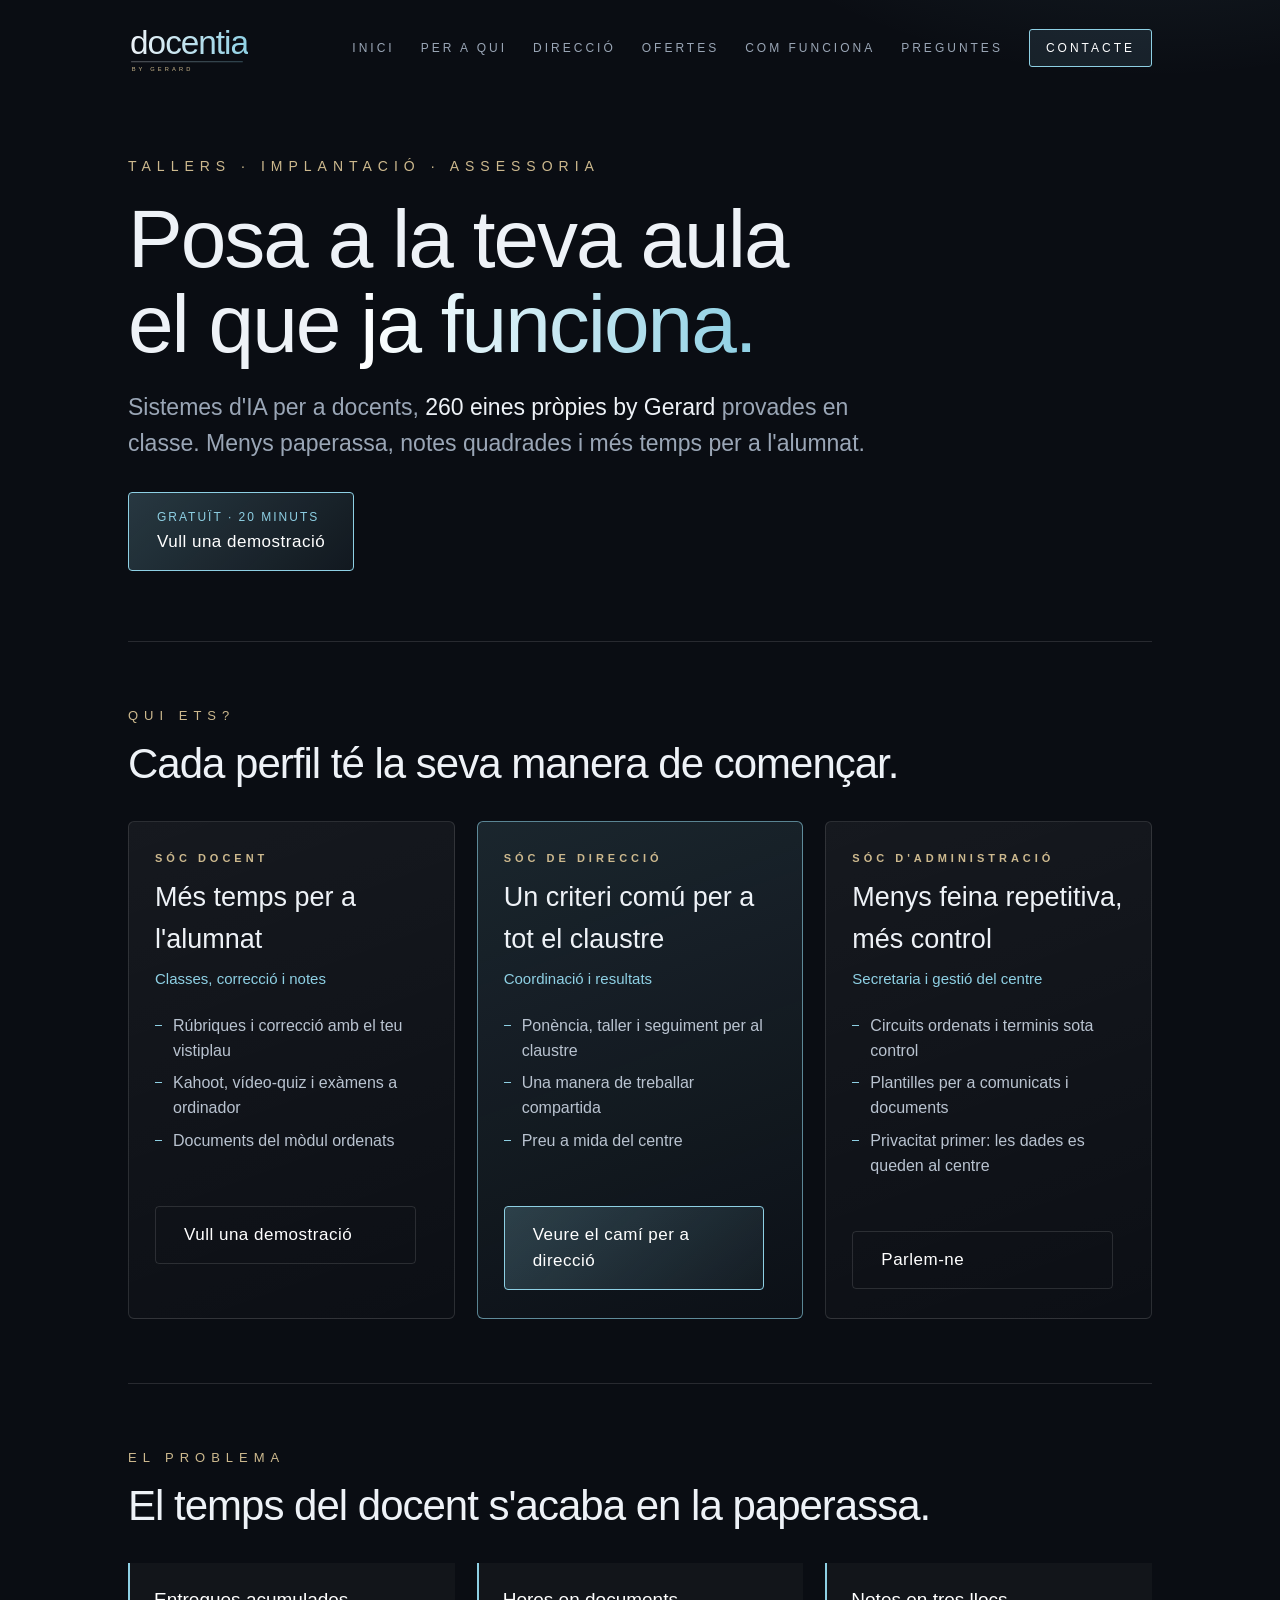
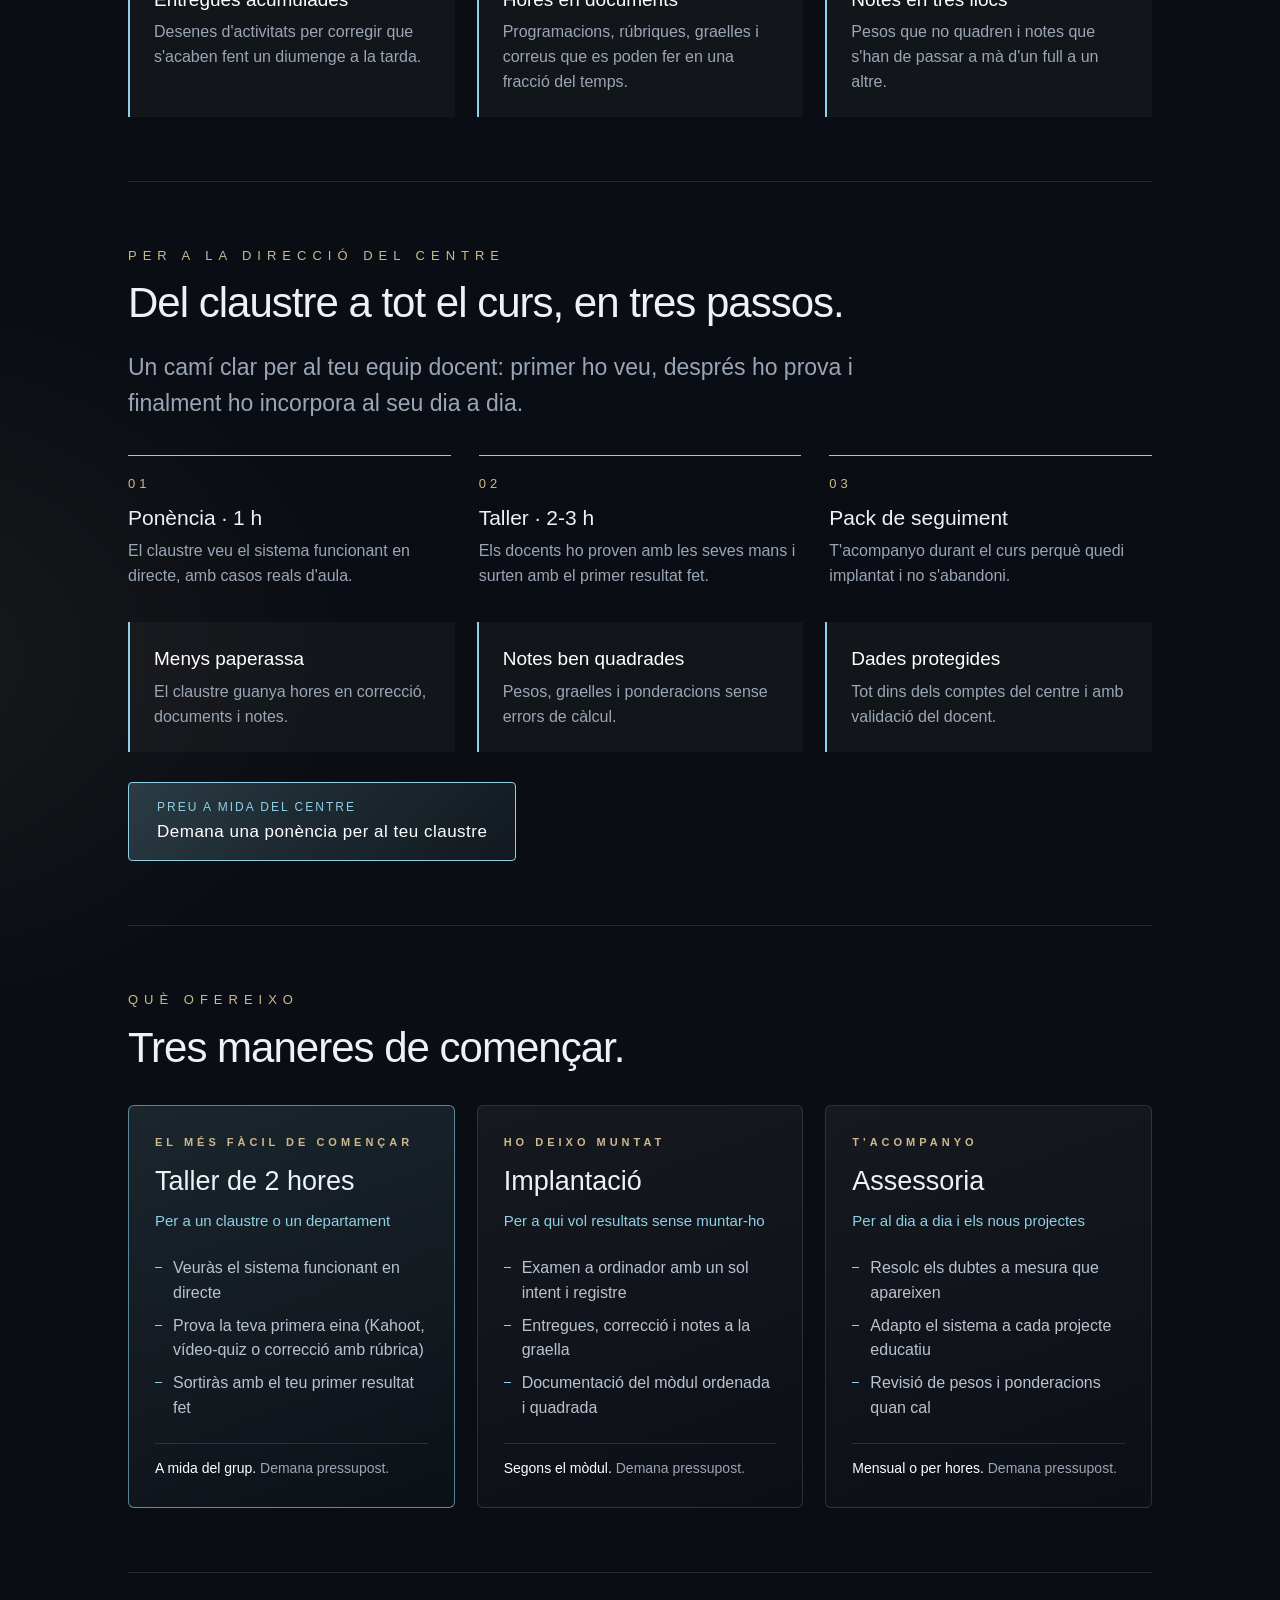
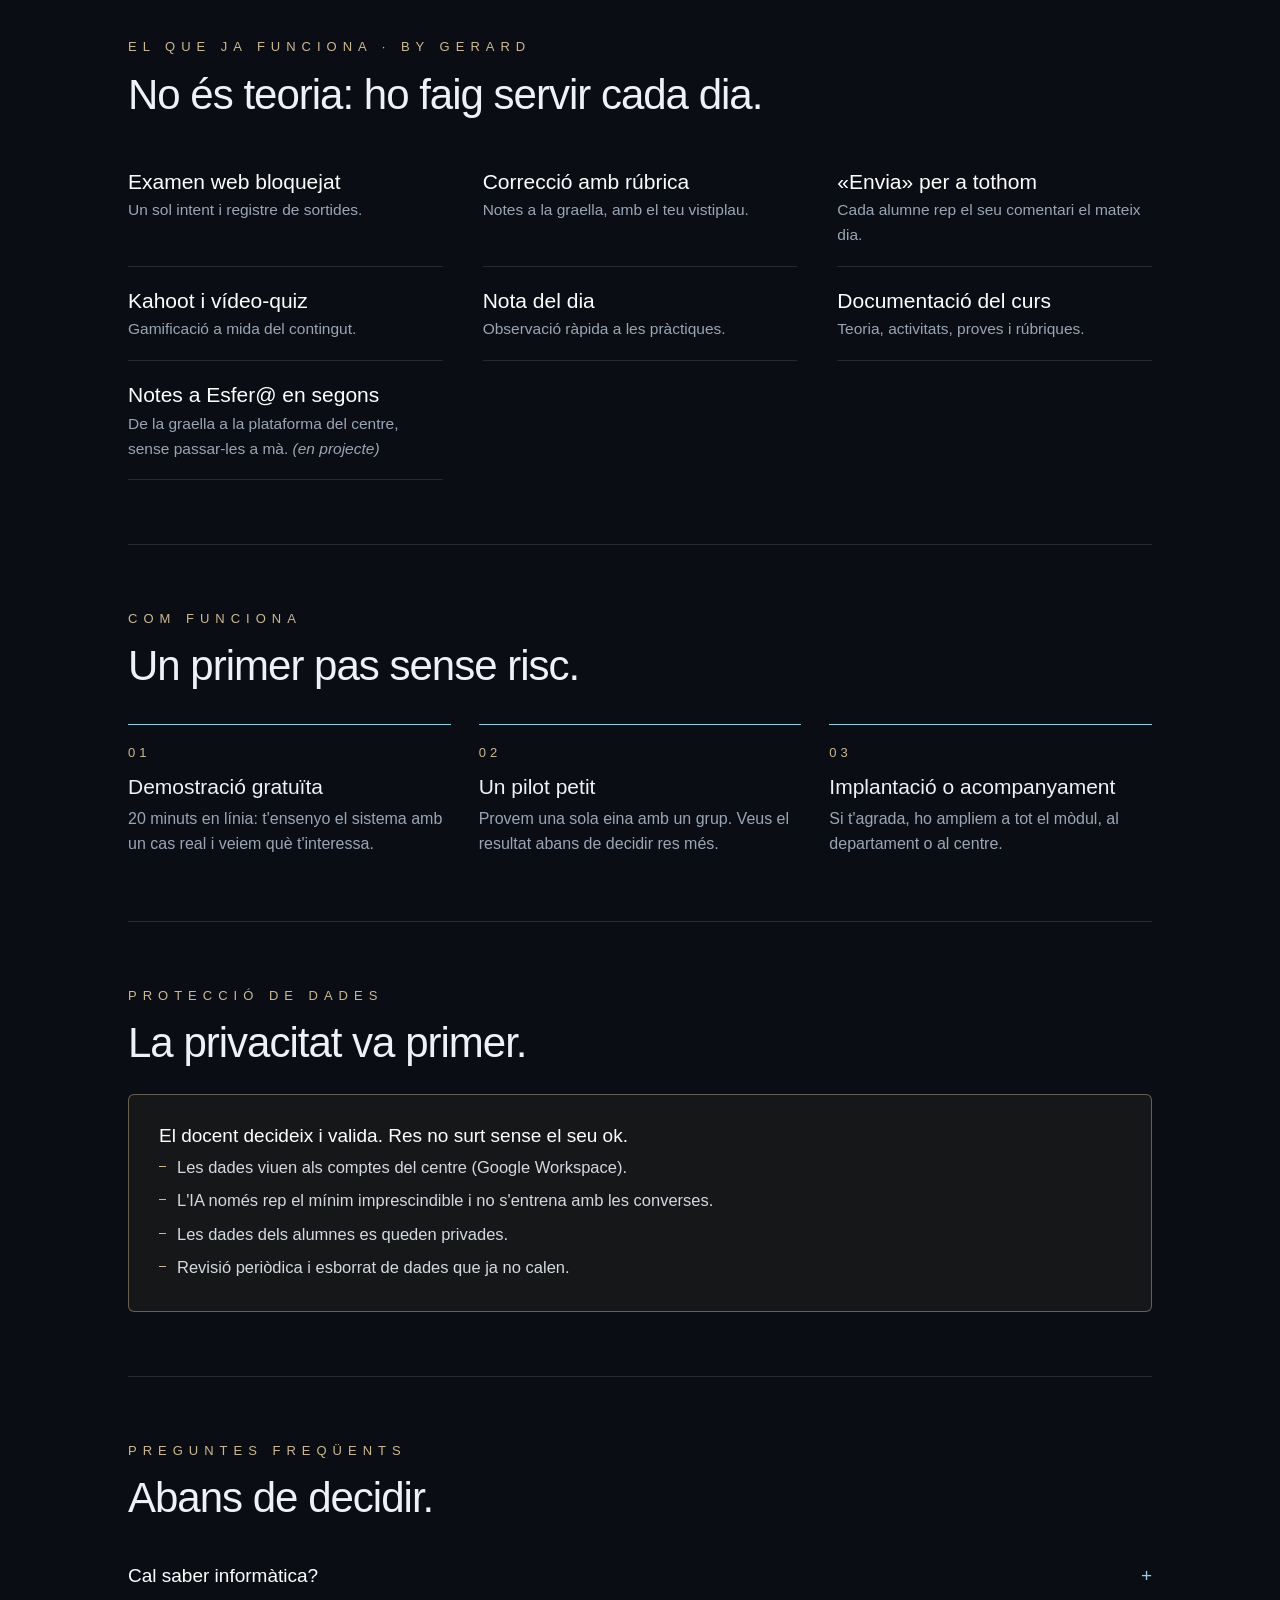
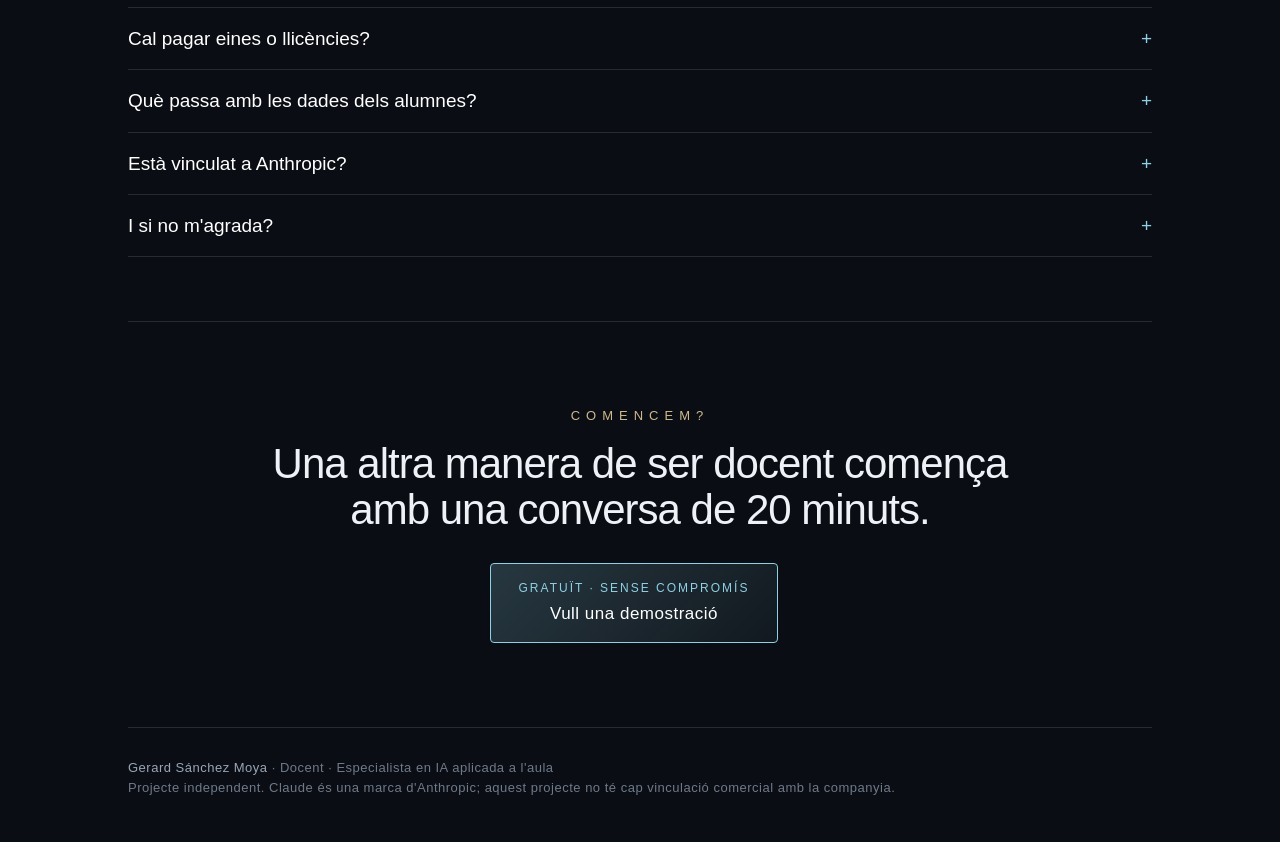
==== venda.html @ 3c5a229b "Web Docentia: portada, pàgina de venda i cartell PDF" ====
<!doctype html>
<html lang="ca"><head><meta charset="utf-8">
<meta name="viewport" content="width=device-width,initial-scale=1">
<title>Docentia · Tallers, implantació i assessoria d'IA per a docents</title>
<meta name="description" content="Tallers, implantació i assessoria d'eines d'IA per a docents. Provat cada dia a l'aula. Demostració gratuïta de 20 minuts.">
<meta property="og:title" content="Docentia · Tallers, implantació i assessoria d'IA per a docents">
<meta property="og:image" content="https://gsanch2igb.github.io/docentia/poster_preview.jpg">
<link rel="icon" href="favicon.svg" type="image/svg+xml">
<link rel="stylesheet" href="estil.css">
</head><body>
<div class="wrap">
  <nav>
    <a class="brand" href="index.html"><img src="logo.svg" alt="docentia by Gerard"></a>
    <div class="links"><a href="index.html">Inici</a><a href="#perfils">Per a qui</a><a href="#direccio">Direcció</a><a href="#ofertes">Ofertes</a><a href="#com">Com funciona</a><a href="#faq">Preguntes</a><a class="btn" data-contact href="#contacte">Contacte</a></div>
  </nav>

  <header class="hero">
    <div class="eyebrow">Tallers · Implantació · Assessoria</div>
    <h1>Posa a la teva aula<br>el que <b>ja funciona.</b></h1>
    <p class="lead">Sistemes d'IA per a docents, <em>260 eines pròpies by Gerard</em> provades en classe. Menys paperassa, notes quadrades i més temps per a l'alumnat.</p>
    <a class="cta" data-contact href="#contacte"><small>Gratuït · 20 minuts</small>Vull una demostració</a>
  </header>

  <section id="perfils">
    <div class="k">Qui ets?</div>
    <h2>Cada perfil té la seva manera de començar.</h2>
    <div class="grid3">
      <div class="card">
        <div class="tag">Sóc docent</div>
        <h3>Més temps per a l'alumnat</h3>
        <div class="for">Classes, correcció i notes</div>
        <ul><li>Rúbriques i correcció amb el teu vistiplau</li><li>Kahoot, vídeo-quiz i exàmens a ordinador</li><li>Documents del mòdul ordenats</li></ul>
        <a class="cta ghost" data-contact href="#contacte">Vull una demostració</a>
      </div>
      <div class="card hi">
        <div class="tag">Sóc de direcció</div>
        <h3>Un criteri comú per a tot el claustre</h3>
        <div class="for">Coordinació i resultats</div>
        <ul><li>Ponència, taller i seguiment per al claustre</li><li>Una manera de treballar compartida</li><li>Preu a mida del centre</li></ul>
        <a class="cta" href="#direccio">Veure el camí per a direcció</a>
      </div>
      <div class="card">
        <div class="tag">Sóc d'administració</div>
        <h3>Menys feina repetitiva, més control</h3>
        <div class="for">Secretaria i gestió del centre</div>
        <ul><li>Circuits ordenats i terminis sota control</li><li>Plantilles per a comunicats i documents</li><li>Privacitat primer: les dades es queden al centre</li></ul>
        <a class="cta ghost" data-contact href="#contacte">Parlem-ne</a>
      </div>
    </div>
  </section>

  <section>
    <div class="k">El problema</div>
    <h2>El temps del docent s'acaba en la paperassa.</h2>
    <div class="grid3">
      <div class="box"><b>Entregues acumulades</b><p>Desenes d'activitats per corregir que s'acaben fent un diumenge a la tarda.</p></div>
      <div class="box"><b>Hores en documents</b><p>Programacions, rúbriques, graelles i correus que es poden fer en una fracció del temps.</p></div>
      <div class="box"><b>Notes en tres llocs</b><p>Pesos que no quadren i notes que s'han de passar a mà d'un full a un altre.</p></div>
    </div>
  </section>

  <section id="direccio">
    <div class="k">Per a la direcció del centre</div>
    <h2>Del claustre a tot el curs, en tres passos.</h2>
    <p class="lead">Un camí clar per al teu equip docent: primer ho veu, després ho prova i finalment ho incorpora al seu dia a dia.</p>
    <div class="steps">
      <div><b>Ponència · 1 h</b><p>El claustre veu el sistema funcionant en directe, amb casos reals d'aula.</p></div>
      <div><b>Taller · 2-3 h</b><p>Els docents ho proven amb les seves mans i surten amb el primer resultat fet.</p></div>
      <div><b>Pack de seguiment</b><p>T'acompanyo durant el curs perquè quedi implantat i no s'abandoni.</p></div>
    </div>
    <div class="grid3">
      <div class="box"><b>Menys paperassa</b><p>El claustre guanya hores en correcció, documents i notes.</p></div>
      <div class="box"><b>Notes ben quadrades</b><p>Pesos, graelles i ponderacions sense errors de càlcul.</p></div>
      <div class="box"><b>Dades protegides</b><p>Tot dins dels comptes del centre i amb validació del docent.</p></div>
    </div>
    <a class="cta" data-contact href="#contacte"><small>Preu a mida del centre</small>Demana una ponència per al teu claustre</a>
  </section>

  <section id="ofertes">
    <div class="k">Què ofereixo</div>
    <h2>Tres maneres de començar.</h2>
    <div class="grid3">
      <div class="card hi">
        <div class="tag">El més fàcil de començar</div>
        <h3>Taller de 2 hores</h3>
        <div class="for">Per a un claustre o un departament</div>
        <ul><li>Veuràs el sistema funcionant en directe</li><li>Prova la teva primera eina (Kahoot, vídeo-quiz o correcció amb rúbrica)</li><li>Sortiràs amb el teu primer resultat fet</li></ul>
        <div class="price"><b>A mida del grup.</b> Demana pressupost.</div>
      </div>
      <div class="card">
        <div class="tag">Ho deixo muntat</div>
        <h3>Implantació</h3>
        <div class="for">Per a qui vol resultats sense muntar-ho</div>
        <ul><li>Examen a ordinador amb un sol intent i registre</li><li>Entregues, correcció i notes a la graella</li><li>Documentació del mòdul ordenada i quadrada</li></ul>
        <div class="price"><b>Segons el mòdul.</b> Demana pressupost.</div>
      </div>
      <div class="card">
        <div class="tag">T'acompanyo</div>
        <h3>Assessoria</h3>
        <div class="for">Per al dia a dia i els nous projectes</div>
        <ul><li>Resolc els dubtes a mesura que apareixen</li><li>Adapto el sistema a cada projecte educatiu</li><li>Revisió de pesos i ponderacions quan cal</li></ul>
        <div class="price"><b>Mensual o per hores.</b> Demana pressupost.</div>
      </div>
    </div>
  </section>

  <section>
    <div class="k">El que ja funciona · by Gerard</div>
    <h2>No és teoria: ho faig servir cada dia.</h2>
    <div class="caps">
      <div><b>Examen web bloquejat</b><span>Un sol intent i registre de sortides.</span></div>
      <div><b>Correcció amb rúbrica</b><span>Notes a la graella, amb el teu vistiplau.</span></div>
      <div><b>«Envia» per a tothom</b><span>Cada alumne rep el seu comentari el mateix dia.</span></div>
      <div><b>Kahoot i vídeo-quiz</b><span>Gamificació a mida del contingut.</span></div>
      <div><b>Nota del dia</b><span>Observació ràpida a les pràctiques.</span></div>
      <div><b>Documentació del curs</b><span>Teoria, activitats, proves i rúbriques.</span></div>
      <div><b>Notes a Esfer@ en segons</b><span>De la graella a la plataforma del centre, sense passar-les a mà. <i>(en projecte)</i></span></div>
    </div>
  </section>

  <section id="com">
    <div class="k">Com funciona</div>
    <h2>Un primer pas sense risc.</h2>
    <div class="steps">
      <div><b>Demostració gratuïta</b><p>20 minuts en línia: t'ensenyo el sistema amb un cas real i veiem què t'interessa.</p></div>
      <div><b>Un pilot petit</b><p>Provem una sola eina amb un grup. Veus el resultat abans de decidir res més.</p></div>
      <div><b>Implantació o acompanyament</b><p>Si t'agrada, ho ampliem a tot el mòdul, al departament o al centre.</p></div>
    </div>
  </section>

  <section>
    <div class="k">Protecció de dades</div>
    <h2>La privacitat va primer.</h2>
    <div class="priv">
      <p style="color:#fff;font-size:19px;font-weight:400">El docent decideix i valida. Res no surt sense el seu ok.</p>
      <ul>
        <li>Les dades viuen als comptes del centre (Google Workspace).</li>
        <li>L'IA només rep el mínim imprescindible i no s'entrena amb les converses.</li>
        <li>Les dades dels alumnes es queden privades.</li>
        <li>Revisió periòdica i esborrat de dades que ja no calen.</li>
      </ul>
    </div>
  </section>

  <section id="faq">
    <div class="k">Preguntes freqüents</div>
    <h2>Abans de decidir.</h2>
    <div style="margin-top:24px">
      <details><summary>Cal saber informàtica?</summary><p>No. Treballem a partir del que ja fas servir (Drive, Classroom, Gmail) i tot s'explica sense tecnicismes.</p></details>
      <details><summary>Cal pagar eines o llicències?</summary><p>Et dic exactament què necessites abans de començar. Moltes coses funcionen amb el que el teu centre ja té.</p></details>
      <details><summary>Què passa amb les dades dels alumnes?</summary><p>Es queden als comptes del centre. L'IA només rep el mínim necessari i sempre valides tu abans que res surti.</p></details>
      <details><summary>Està vinculat a Anthropic?</summary><p>No. És un projecte independent d'un docent que fa servir Claude cada dia.</p></details>
      <details><summary>I si no m'agrada?</summary><p>La demostració és gratuïta i sense compromís, i el pilot és petit: veus el resultat abans de continuar.</p></details>
    </div>
  </section>

  <section class="final" id="contacte">
    <div class="k">Comencem?</div>
    <h2>Una altra manera de ser docent comença amb una conversa de 20 minuts.</h2>
    <a class="cta" data-contact href="#contacte"><small>Gratuït · sense compromís</small>Vull una demostració</a>  </section>

  <footer>
    <b>Gerard Sánchez Moya</b> · Docent · Especialista en IA aplicada a l'aula<br>
    Projecte independent. Claude és una marca d'Anthropic; aquest projecte no té cap vinculació comercial amb la companyia.
  </footer>
</div>
<script src="contacte.js"></script>
</body></html>
---- estil.css ----
:root{--bg:#0A0D13;--bg2:#111826;--ink:#EEF2F7;--muted:#9AA6B6;--ice:#8ED0E4;--gold:#CDB98E;--line:rgba(255,255,255,.12)}
*{box-sizing:border-box;margin:0;padding:0}
html{scroll-behavior:smooth}
body{background:var(--bg);color:var(--ink);font-family:"Segoe UI Light","Segoe UI","Helvetica Neue",Arial,sans-serif;font-weight:300;line-height:1.55;
 background-image:radial-gradient(900px 600px at 90% -5%,rgba(142,208,228,.16),transparent 60%),radial-gradient(800px 600px at -10% 40%,rgba(205,185,142,.08),transparent 60%)}
.wrap{max-width:1080px;margin:0 auto;padding:0 28px}
a{color:inherit}
/* navegació */
nav{display:flex;justify-content:space-between;align-items:center;padding:22px 0}
nav .brand img{height:52px;display:block}
nav .links{display:flex;align-items:center;gap:26px;font-size:12px;letter-spacing:3px;text-transform:uppercase;font-weight:400}
nav .links a{color:var(--muted);text-decoration:none}
nav .links a:hover,nav .links a.on{color:#fff}
nav .links a.btn{color:#fff;border:1px solid var(--ice);padding:9px 16px;border-radius:3px;background:rgba(142,208,228,.1)}
nav .links a.btn:hover{background:rgba(142,208,228,.25)}
/* tipografia */
.eyebrow{font-size:14px;letter-spacing:6px;text-transform:uppercase;color:var(--gold);font-weight:400}
h1{font-size:clamp(38px,7vw,82px);line-height:1.04;font-weight:200;letter-spacing:-2px;margin-top:18px}
h1 b{font-weight:300;background:linear-gradient(90deg,#fff,var(--ice));-webkit-background-clip:text;background-clip:text;color:transparent}
h2{font-size:clamp(28px,4vw,42px);font-weight:200;letter-spacing:-1px;line-height:1.1}
.k{font-size:13px;letter-spacing:6px;text-transform:uppercase;color:var(--gold);font-weight:400;margin-bottom:14px}
.lead{margin-top:24px;font-size:clamp(18px,2.4vw,23px);color:var(--muted);max-width:740px}
.lead em{color:var(--ink);font-style:normal;font-weight:400}
.hero{padding:60px 0 70px}
section{padding:64px 0;border-top:1px solid var(--line)}
/* botons */
.cta{display:inline-block;margin-top:30px;margin-right:12px;padding:15px 28px;border:1px solid var(--ice);border-radius:4px;color:#fff;text-decoration:none;font-size:17px;font-weight:400;letter-spacing:.5px;background:linear-gradient(135deg,rgba(142,208,228,.22),rgba(142,208,228,.06));transition:.2s}
.cta:hover{background:rgba(142,208,228,.3);transform:translateY(-1px)}
.cta small{display:block;font-size:12px;letter-spacing:2px;color:var(--ice);text-transform:uppercase;margin-bottom:3px}
.cta.ghost{border-color:var(--line);background:transparent}
.cta.ghost:hover{border-color:var(--ice)}
/* blocs */
.grid3{display:grid;grid-template-columns:repeat(3,1fr);gap:22px;margin-top:34px}
.grid2{display:grid;grid-template-columns:repeat(2,1fr);gap:26px;margin-top:30px}
.box{padding:22px 24px;border-left:2px solid var(--ice);background:rgba(255,255,255,.03)}
.box b{display:block;font-weight:400;color:#fff;font-size:19px;margin-bottom:6px}
.box p{color:var(--muted);font-size:16px}
.card{padding:28px 26px;border:1px solid var(--line);border-radius:6px;background:linear-gradient(160deg,rgba(255,255,255,.05),rgba(255,255,255,.012));display:flex;flex-direction:column}
.card.hi{border-color:rgba(142,208,228,.6);background:linear-gradient(160deg,rgba(142,208,228,.13),rgba(142,208,228,.02))}
.card .tag{font-size:11px;letter-spacing:4px;text-transform:uppercase;color:var(--gold);font-weight:600;margin-bottom:10px}
.card h3{font-size:27px;font-weight:300;margin-bottom:6px}
.card .for{color:var(--ice);font-size:15px;margin-bottom:14px}
.card ul,.priv ul{list-style:none}
.card ul{margin:6px 0 18px}
.card li,.priv li{padding:4px 0 4px 18px;position:relative;color:#B9C3D0;font-size:16px}
.card li::before,.priv li::before{content:"";position:absolute;left:0;top:15px;width:7px;height:1px;background:var(--ice)}
.card .price{margin-top:auto;padding-top:14px;border-top:1px solid var(--line);font-size:14px;color:var(--muted)}
.card .price b{color:#fff;font-weight:400}
.caps{display:grid;grid-template-columns:repeat(3,1fr);gap:0 40px;margin-top:30px}
.caps div{padding:18px 0;border-bottom:1px solid var(--line)}
.caps b{display:block;font-weight:400;font-size:21px;color:#fff}
.caps span{color:var(--muted);font-size:15.5px}
.steps{display:grid;grid-template-columns:repeat(3,1fr);gap:28px;margin-top:34px;counter-reset:s}
.steps div{counter-increment:s;padding-top:18px;border-top:1px solid var(--ice)}
.steps div::before{content:"0" counter(s);display:block;color:var(--gold);letter-spacing:4px;font-size:13px;font-weight:400;margin-bottom:8px}
.steps b{display:block;font-weight:400;font-size:21px;margin-bottom:4px}
.steps p{color:var(--muted);font-size:16px}
.priv{padding:26px 30px;border:1px solid rgba(205,185,142,.45);border-radius:6px;background:rgba(205,185,142,.06);margin-top:28px}
.priv li::before{background:var(--gold)}
.priv li{color:#D5D9E0;font-size:16.5px}
.me{display:grid;grid-template-columns:1.1fr 1fr;gap:44px;align-items:start}
.me p{color:var(--muted);font-size:17px;margin-top:12px}
.stats{display:grid;grid-template-columns:1fr 1fr;gap:18px}
.stats div{padding:16px 0;border-top:1px solid var(--line)}
.stats b{display:block;font-size:44px;font-weight:200;color:#fff;line-height:1}
.stats span{font-size:12px;letter-spacing:3px;text-transform:uppercase;color:var(--muted)}
.final{text-align:center;padding:84px 0}
.final h2{max-width:760px;margin:0 auto}
.lema{font-family:Georgia,"Times New Roman",serif;font-style:italic;font-size:clamp(20px,2.6vw,28px);color:#DDE6F0;max-width:760px;margin:0 auto;text-align:center;line-height:1.35}
footer{border-top:1px solid var(--line);padding:30px 0 44px;color:#6F7A89;font-size:13px;letter-spacing:.5px}
footer b{color:var(--muted);font-weight:400}
details{border-bottom:1px solid var(--line);padding:16px 0}
summary{cursor:pointer;font-size:19px;font-weight:400;color:#fff;list-style:none}
summary::after{content:"+";float:right;color:var(--ice)}
details[open] summary::after{content:"–"}
details p{color:var(--muted);margin-top:10px;font-size:16.5px}
@media(max-width:860px){.grid3,.grid2,.caps,.steps,.me{grid-template-columns:1fr}.hero{padding:30px 0 46px}section{padding:46px 0}nav .links a:not(.btn){display:none}.final{padding:56px 0}.cta{display:block;margin-right:0}}
@media(max-width:600px){
 .wrap{padding:0 18px}
 nav{padding:16px 0}
 nav .brand img{height:42px}
 nav .links{gap:0}
 nav .links a.btn{font-size:10px;letter-spacing:1.5px;padding:8px 10px;white-space:nowrap}
 .eyebrow{font-size:11px;letter-spacing:3px}
 .k{font-size:11px;letter-spacing:4px}
 h1{letter-spacing:-1px}
 .lead{font-size:17px}
 .own .num{letter-spacing:-3px}
}
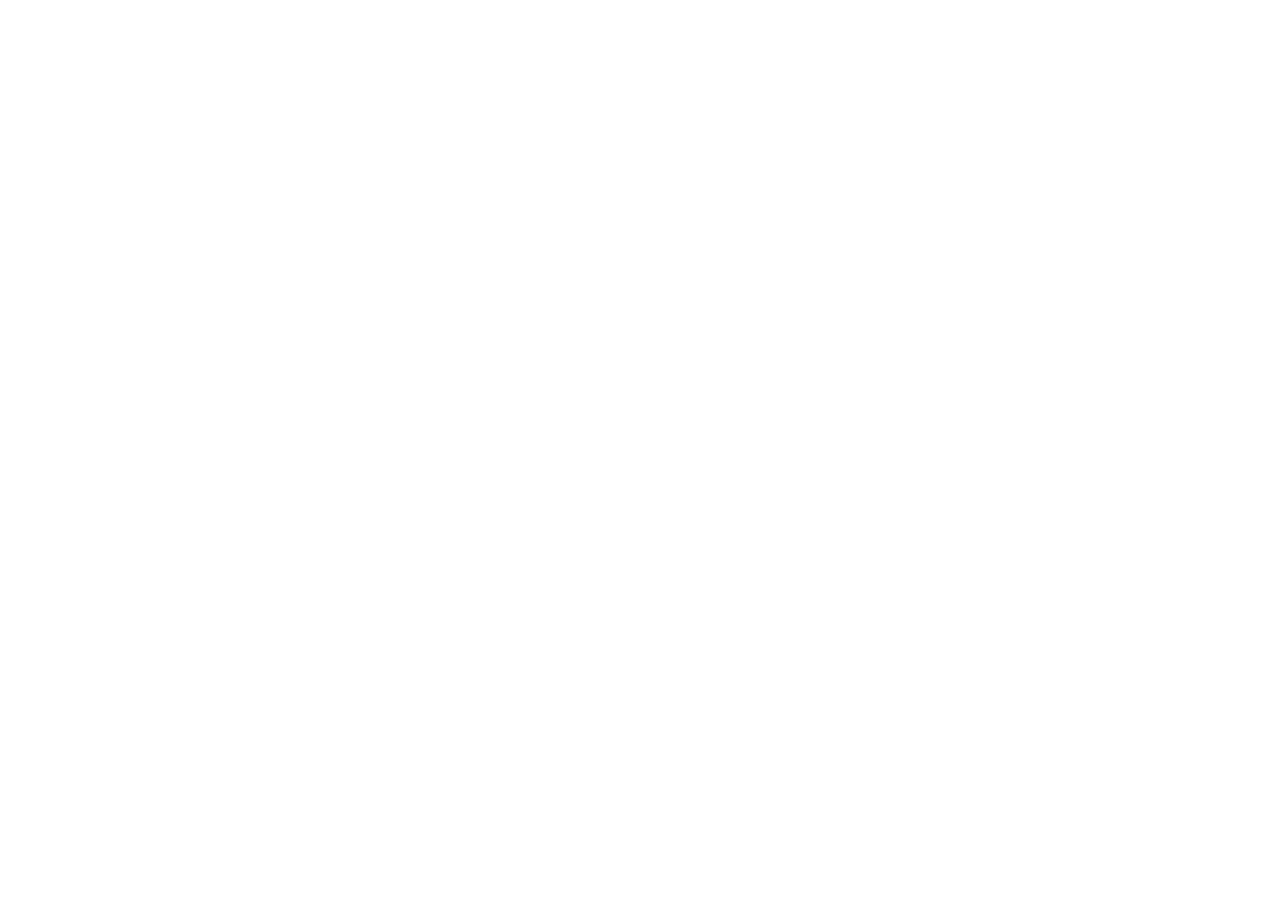
==== commit 3c468968: "Redirecció cap a la nova adreça de Docentia" ====
--- a/venda.html
+++ b/venda.html
@@ -1,168 +1 @@
-<!doctype html>
-<html lang="ca"><head><meta charset="utf-8">
-<meta name="viewport" content="width=device-width,initial-scale=1">
-<title>Docentia · Tallers, implantació i assessoria d'IA per a docents</title>
-<meta name="description" content="Tallers, implantació i assessoria d'eines d'IA per a docents. Provat cada dia a l'aula. Demostració gratuïta de 20 minuts.">
-<meta property="og:title" content="Docentia · Tallers, implantació i assessoria d'IA per a docents">
-<meta property="og:image" content="https://gsanch2igb.github.io/docentia/poster_preview.jpg">
-<link rel="icon" href="favicon.svg" type="image/svg+xml">
-<link rel="stylesheet" href="estil.css">
-</head><body>
-<div class="wrap">
-  <nav>
-    <a class="brand" href="index.html"><img src="logo.svg" alt="docentia by Gerard"></a>
-    <div class="links"><a href="index.html">Inici</a><a href="#perfils">Per a qui</a><a href="#direccio">Direcció</a><a href="#ofertes">Ofertes</a><a href="#com">Com funciona</a><a href="#faq">Preguntes</a><a class="btn" data-contact href="#contacte">Contacte</a></div>
-  </nav>
-
-  <header class="hero">
-    <div class="eyebrow">Tallers · Implantació · Assessoria</div>
-    <h1>Posa a la teva aula<br>el que <b>ja funciona.</b></h1>
-    <p class="lead">Sistemes d'IA per a docents, <em>260 eines pròpies by Gerard</em> provades en classe. Menys paperassa, notes quadrades i més temps per a l'alumnat.</p>
-    <a class="cta" data-contact href="#contacte"><small>Gratuït · 20 minuts</small>Vull una demostració</a>
-  </header>
-
-  <section id="perfils">
-    <div class="k">Qui ets?</div>
-    <h2>Cada perfil té la seva manera de començar.</h2>
-    <div class="grid3">
-      <div class="card">
-        <div class="tag">Sóc docent</div>
-        <h3>Més temps per a l'alumnat</h3>
-        <div class="for">Classes, correcció i notes</div>
-        <ul><li>Rúbriques i correcció amb el teu vistiplau</li><li>Kahoot, vídeo-quiz i exàmens a ordinador</li><li>Documents del mòdul ordenats</li></ul>
-        <a class="cta ghost" data-contact href="#contacte">Vull una demostració</a>
-      </div>
-      <div class="card hi">
-        <div class="tag">Sóc de direcció</div>
-        <h3>Un criteri comú per a tot el claustre</h3>
-        <div class="for">Coordinació i resultats</div>
-        <ul><li>Ponència, taller i seguiment per al claustre</li><li>Una manera de treballar compartida</li><li>Preu a mida del centre</li></ul>
-        <a class="cta" href="#direccio">Veure el camí per a direcció</a>
-      </div>
-      <div class="card">
-        <div class="tag">Sóc d'administració</div>
-        <h3>Menys feina repetitiva, més control</h3>
-        <div class="for">Secretaria i gestió del centre</div>
-        <ul><li>Circuits ordenats i terminis sota control</li><li>Plantilles per a comunicats i documents</li><li>Privacitat primer: les dades es queden al centre</li></ul>
-        <a class="cta ghost" data-contact href="#contacte">Parlem-ne</a>
-      </div>
-    </div>
-  </section>
-
-  <section>
-    <div class="k">El problema</div>
-    <h2>El temps del docent s'acaba en la paperassa.</h2>
-    <div class="grid3">
-      <div class="box"><b>Entregues acumulades</b><p>Desenes d'activitats per corregir que s'acaben fent un diumenge a la tarda.</p></div>
-      <div class="box"><b>Hores en documents</b><p>Programacions, rúbriques, graelles i correus que es poden fer en una fracció del temps.</p></div>
-      <div class="box"><b>Notes en tres llocs</b><p>Pesos que no quadren i notes que s'han de passar a mà d'un full a un altre.</p></div>
-    </div>
-  </section>
-
-  <section id="direccio">
-    <div class="k">Per a la direcció del centre</div>
-    <h2>Del claustre a tot el curs, en tres passos.</h2>
-    <p class="lead">Un camí clar per al teu equip docent: primer ho veu, després ho prova i finalment ho incorpora al seu dia a dia.</p>
-    <div class="steps">
-      <div><b>Ponència · 1 h</b><p>El claustre veu el sistema funcionant en directe, amb casos reals d'aula.</p></div>
-      <div><b>Taller · 2-3 h</b><p>Els docents ho proven amb les seves mans i surten amb el primer resultat fet.</p></div>
-      <div><b>Pack de seguiment</b><p>T'acompanyo durant el curs perquè quedi implantat i no s'abandoni.</p></div>
-    </div>
-    <div class="grid3">
-      <div class="box"><b>Menys paperassa</b><p>El claustre guanya hores en correcció, documents i notes.</p></div>
-      <div class="box"><b>Notes ben quadrades</b><p>Pesos, graelles i ponderacions sense errors de càlcul.</p></div>
-      <div class="box"><b>Dades protegides</b><p>Tot dins dels comptes del centre i amb validació del docent.</p></div>
-    </div>
-    <a class="cta" data-contact href="#contacte"><small>Preu a mida del centre</small>Demana una ponència per al teu claustre</a>
-  </section>
-
-  <section id="ofertes">
-    <div class="k">Què ofereixo</div>
-    <h2>Tres maneres de començar.</h2>
-    <div class="grid3">
-      <div class="card hi">
-        <div class="tag">El més fàcil de començar</div>
-        <h3>Taller de 2 hores</h3>
-        <div class="for">Per a un claustre o un departament</div>
-        <ul><li>Veuràs el sistema funcionant en directe</li><li>Prova la teva primera eina (Kahoot, vídeo-quiz o correcció amb rúbrica)</li><li>Sortiràs amb el teu primer resultat fet</li></ul>
-        <div class="price"><b>A mida del grup.</b> Demana pressupost.</div>
-      </div>
-      <div class="card">
-        <div class="tag">Ho deixo muntat</div>
-        <h3>Implantació</h3>
-        <div class="for">Per a qui vol resultats sense muntar-ho</div>
-        <ul><li>Examen a ordinador amb un sol intent i registre</li><li>Entregues, correcció i notes a la graella</li><li>Documentació del mòdul ordenada i quadrada</li></ul>
-        <div class="price"><b>Segons el mòdul.</b> Demana pressupost.</div>
-      </div>
-      <div class="card">
-        <div class="tag">T'acompanyo</div>
-        <h3>Assessoria</h3>
-        <div class="for">Per al dia a dia i els nous projectes</div>
-        <ul><li>Resolc els dubtes a mesura que apareixen</li><li>Adapto el sistema a cada projecte educatiu</li><li>Revisió de pesos i ponderacions quan cal</li></ul>
-        <div class="price"><b>Mensual o per hores.</b> Demana pressupost.</div>
-      </div>
-    </div>
-  </section>
-
-  <section>
-    <div class="k">El que ja funciona · by Gerard</div>
-    <h2>No és teoria: ho faig servir cada dia.</h2>
-    <div class="caps">
-      <div><b>Examen web bloquejat</b><span>Un sol intent i registre de sortides.</span></div>
-      <div><b>Correcció amb rúbrica</b><span>Notes a la graella, amb el teu vistiplau.</span></div>
-      <div><b>«Envia» per a tothom</b><span>Cada alumne rep el seu comentari el mateix dia.</span></div>
-      <div><b>Kahoot i vídeo-quiz</b><span>Gamificació a mida del contingut.</span></div>
-      <div><b>Nota del dia</b><span>Observació ràpida a les pràctiques.</span></div>
-      <div><b>Documentació del curs</b><span>Teoria, activitats, proves i rúbriques.</span></div>
-      <div><b>Notes a Esfer@ en segons</b><span>De la graella a la plataforma del centre, sense passar-les a mà. <i>(en projecte)</i></span></div>
-    </div>
-  </section>
-
-  <section id="com">
-    <div class="k">Com funciona</div>
-    <h2>Un primer pas sense risc.</h2>
-    <div class="steps">
-      <div><b>Demostració gratuïta</b><p>20 minuts en línia: t'ensenyo el sistema amb un cas real i veiem què t'interessa.</p></div>
-      <div><b>Un pilot petit</b><p>Provem una sola eina amb un grup. Veus el resultat abans de decidir res més.</p></div>
-      <div><b>Implantació o acompanyament</b><p>Si t'agrada, ho ampliem a tot el mòdul, al departament o al centre.</p></div>
-    </div>
-  </section>
-
-  <section>
-    <div class="k">Protecció de dades</div>
-    <h2>La privacitat va primer.</h2>
-    <div class="priv">
-      <p style="color:#fff;font-size:19px;font-weight:400">El docent decideix i valida. Res no surt sense el seu ok.</p>
-      <ul>
-        <li>Les dades viuen als comptes del centre (Google Workspace).</li>
-        <li>L'IA només rep el mínim imprescindible i no s'entrena amb les converses.</li>
-        <li>Les dades dels alumnes es queden privades.</li>
-        <li>Revisió periòdica i esborrat de dades que ja no calen.</li>
-      </ul>
-    </div>
-  </section>
-
-  <section id="faq">
-    <div class="k">Preguntes freqüents</div>
-    <h2>Abans de decidir.</h2>
-    <div style="margin-top:24px">
-      <details><summary>Cal saber informàtica?</summary><p>No. Treballem a partir del que ja fas servir (Drive, Classroom, Gmail) i tot s'explica sense tecnicismes.</p></details>
-      <details><summary>Cal pagar eines o llicències?</summary><p>Et dic exactament què necessites abans de començar. Moltes coses funcionen amb el que el teu centre ja té.</p></details>
-      <details><summary>Què passa amb les dades dels alumnes?</summary><p>Es queden als comptes del centre. L'IA només rep el mínim necessari i sempre valides tu abans que res surti.</p></details>
-      <details><summary>Està vinculat a Anthropic?</summary><p>No. És un projecte independent d'un docent que fa servir Claude cada dia.</p></details>
-      <details><summary>I si no m'agrada?</summary><p>La demostració és gratuïta i sense compromís, i el pilot és petit: veus el resultat abans de continuar.</p></details>
-    </div>
-  </section>
-
-  <section class="final" id="contacte">
-    <div class="k">Comencem?</div>
-    <h2>Una altra manera de ser docent comença amb una conversa de 20 minuts.</h2>
-    <a class="cta" data-contact href="#contacte"><small>Gratuït · sense compromís</small>Vull una demostració</a>  </section>
-
-  <footer>
-    <b>Gerard Sánchez Moya</b> · Docent · Especialista en IA aplicada a l'aula<br>
-    Projecte independent. Claude és una marca d'Anthropic; aquest projecte no té cap vinculació comercial amb la companyia.
-  </footer>
-</div>
-<script src="contacte.js"></script>
-</body></html>
+<!doctype html><html lang="ca"><head><meta charset="utf-8"><meta http-equiv="refresh" content="0; url=https://gerardsanchezmoya.github.io/docentia/venda.html"><link rel="canonical" href="https://gerardsanchezmoya.github.io/docentia/venda.html"><meta name="viewport" content="width=device-width,initial-scale=1"><title>Docentia</title><style>body{background:#0A0D13;color:#EEF2F7;font-family:Segoe UI,Arial,sans-serif;display:grid;place-items:center;height:100vh;margin:0}a{color:#8ED0E4}</style></head><body><p>Redirigint a <a href="https://gerardsanchezmoya.github.io/docentia/venda.html">Docentia</a>…</p><script>location.replace("https://gerardsanchezmoya.github.io/docentia/venda.html")</script></body></html>
